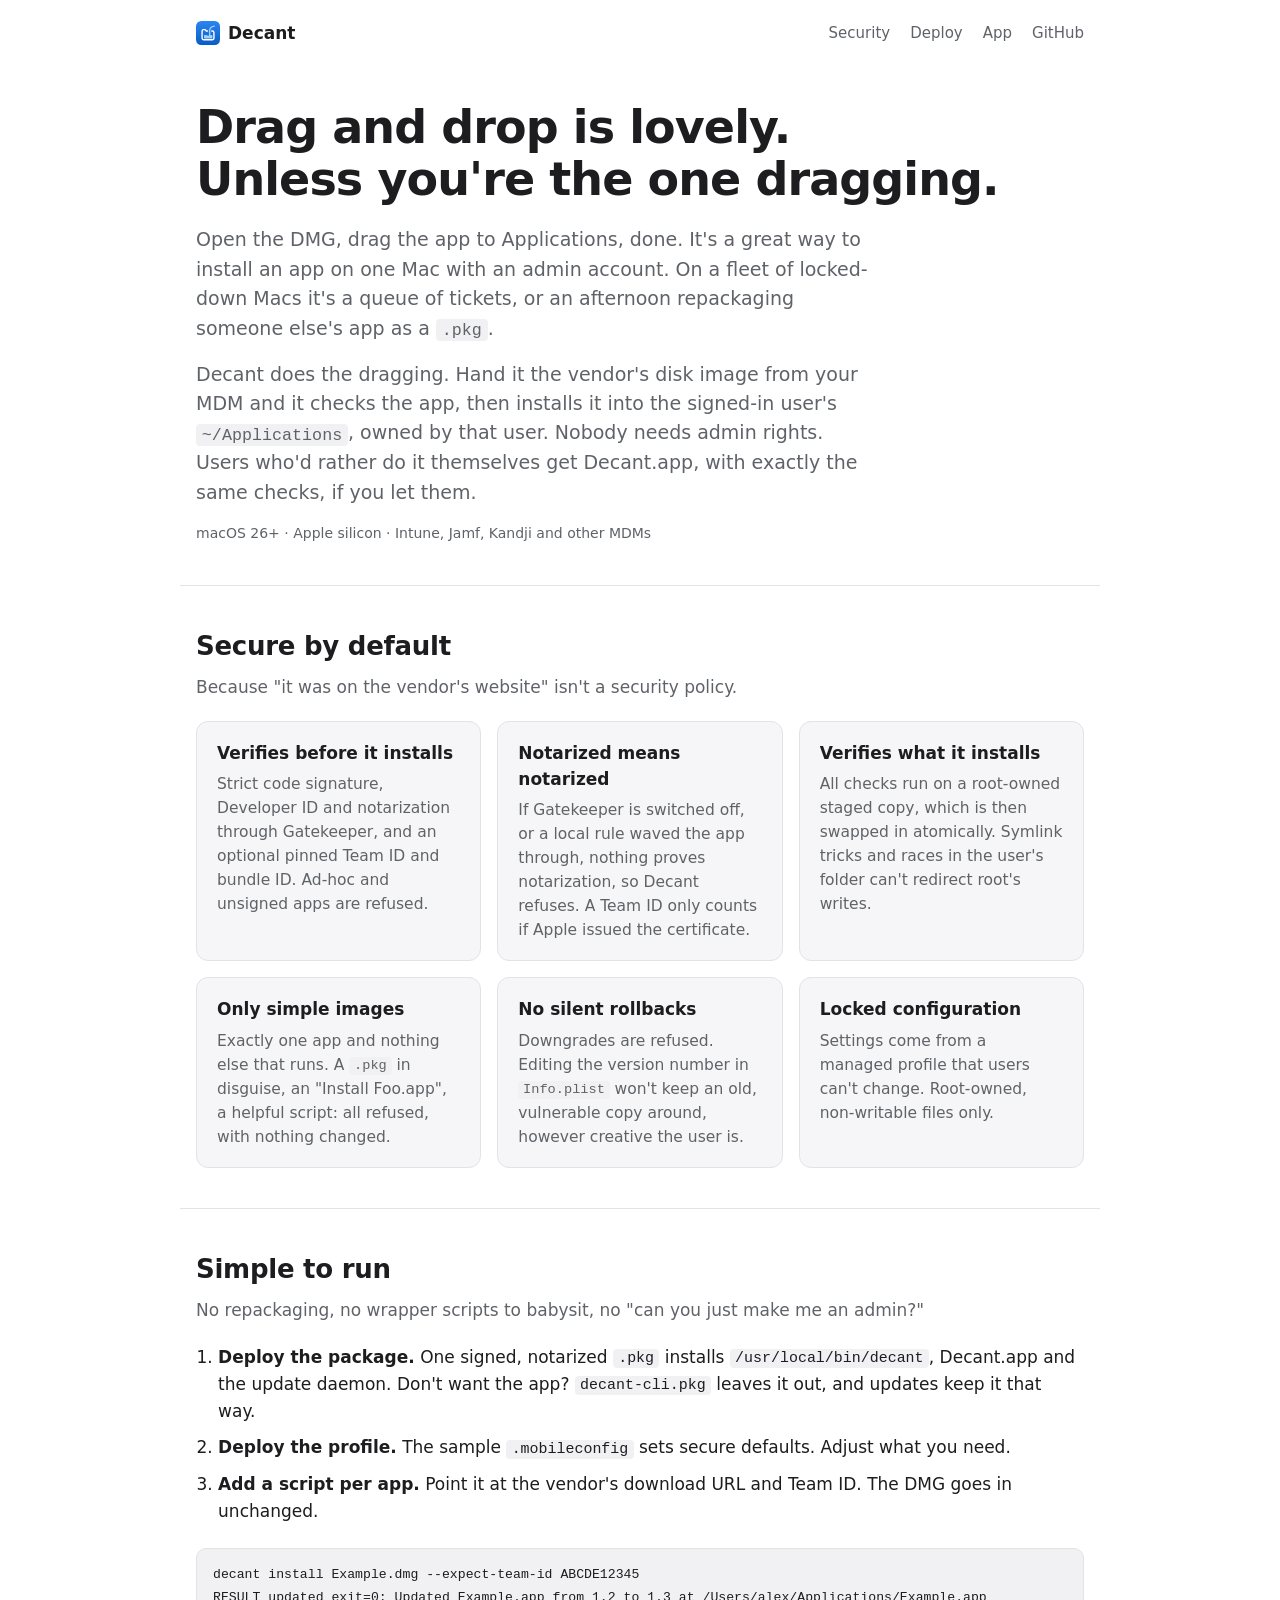
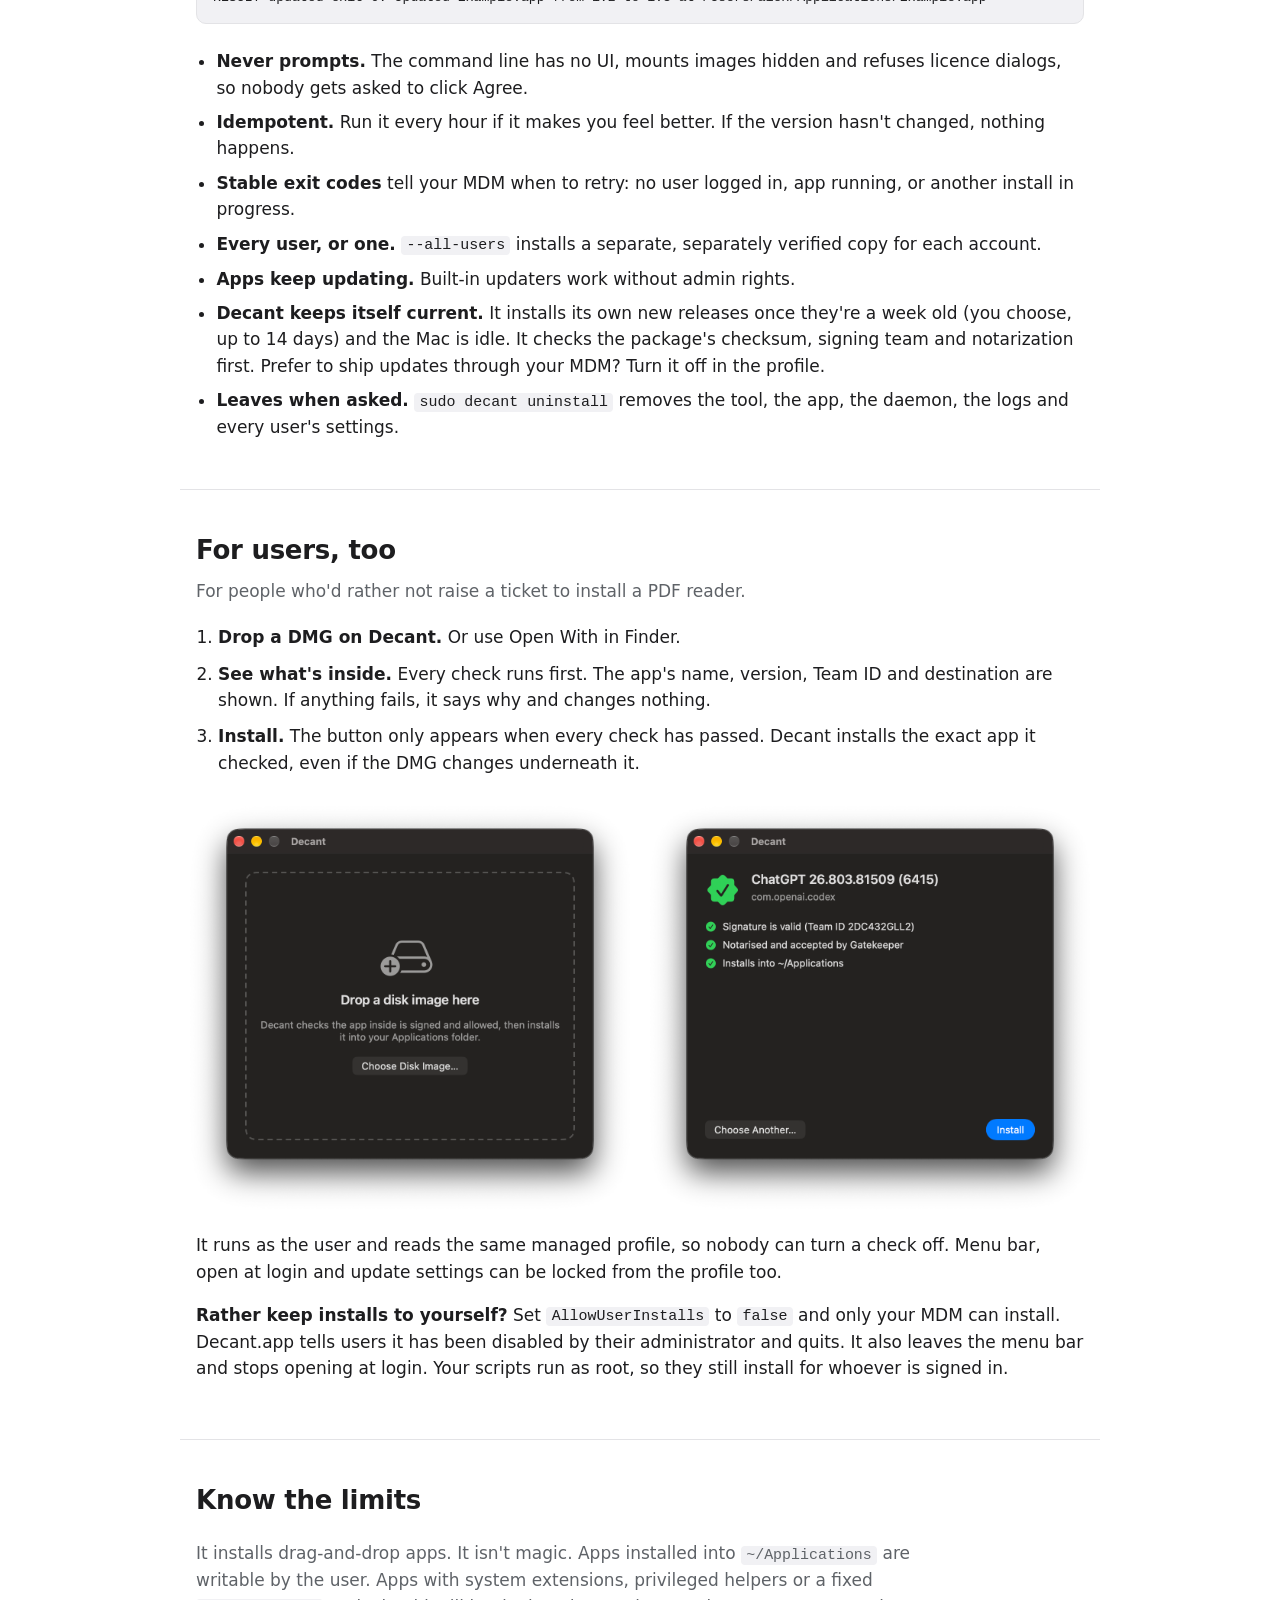
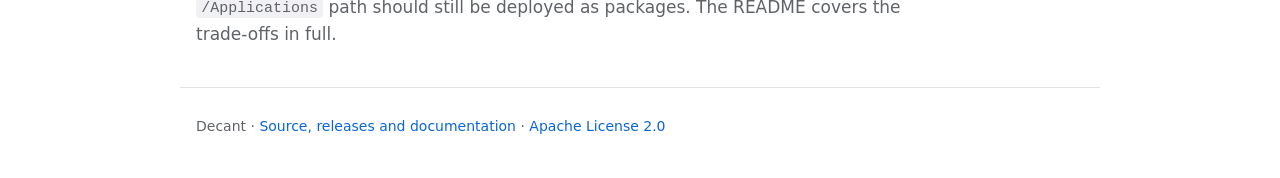
==== site/index.html @ bcaaa197 "decant 1.0.0 Co-Authored-By: Claude Opus 5.5 <noreply@anthropic.com>" ====
<!doctype html>
<html lang="en-GB">
<head>
<meta charset="utf-8">
<meta name="viewport" content="width=device-width, initial-scale=1">
<title>Decant</title>
<meta name="description" content="Install vendor DMGs into ~/Applications for standard users on managed Macs. Verified signatures, no repackaging, no prompts.">
<link rel="canonical" href="https://decant.street365.uk/">
<link rel="icon" href="favicon.svg" type="image/svg+xml">
<meta property="og:title" content="Decant">
<meta property="og:description" content="Deploy drag-and-drop Mac apps from your MDM without admin rights or repackaging.">
<meta property="og:url" content="https://decant.street365.uk/">
<meta property="og:type" content="website">
<meta name="color-scheme" content="light dark">
<link rel="stylesheet" href="style.css">
</head>
<body>
<header class="wrap top">
  <a class="brand" href="/"><img src="favicon.svg" alt="" width="24" height="24"> Decant</a>
  <nav>
    <a href="#security">Security</a>
    <a href="#deploy">Deploy</a>
    <a href="#app">App</a>
    <a href="https://github.com/BenStreet365/decant">GitHub</a>
  </nav>
</header>

<main>
  <section class="wrap hero">
    <h1>Drag and drop is lovely.<br>Unless you're the one dragging.</h1>
    <p class="lede">Open the DMG, drag the app to Applications, done. It's a great way to install
      an app on one Mac with an admin account. On a fleet of locked-down Macs it's a queue of
      tickets, or an afternoon repackaging someone else's app as a <code>.pkg</code>.</p>
    <p class="lede">Decant does the dragging. Hand it the vendor's disk image from your MDM and
      it checks the app, then installs it into the signed-in user's
      <code>~/Applications</code>, owned by that user. Nobody needs admin rights. Users who'd
      rather do it themselves get Decant.app, with exactly the same checks, if you let them.</p>
    <p class="meta">macOS 26+ · Apple silicon · Intune, Jamf, Kandji and other MDMs</p>
  </section>

  <section class="wrap" id="security">
    <h2>Secure by default</h2>
    <p class="sub">Because "it was on the vendor's website" isn't a security policy.</p>
    <div class="grid">
      <article>
        <h3>Verifies before it installs</h3>
        <p>Strict code signature, Developer ID and notarization through Gatekeeper, and an optional
          pinned Team ID and bundle ID. Ad-hoc and unsigned apps are refused.</p>
      </article>
      <article>
        <h3>Notarized means notarized</h3>
        <p>If Gatekeeper is switched off, or a local rule waved the app through, nothing proves
          notarization, so Decant refuses. A Team ID only counts if Apple issued the certificate.</p>
      </article>
      <article>
        <h3>Verifies what it installs</h3>
        <p>All checks run on a root-owned staged copy, which is then swapped in atomically. Symlink
          tricks and races in the user's folder can't redirect root's writes.</p>
      </article>
      <article>
        <h3>Only simple images</h3>
        <p>Exactly one app and nothing else that runs. A <code>.pkg</code> in disguise, an
          "Install Foo.app", a helpful script: all refused, with nothing changed.</p>
      </article>
      <article>
        <h3>No silent rollbacks</h3>
        <p>Downgrades are refused. Editing the version number in <code>Info.plist</code> won't keep
          an old, vulnerable copy around, however creative the user is.</p>
      </article>
      <article>
        <h3>Locked configuration</h3>
        <p>Settings come from a managed profile that users can't change. Root-owned, non-writable
          files only.</p>
      </article>
    </div>
  </section>

  <section class="wrap" id="deploy">
    <h2>Simple to run</h2>
    <p class="sub">No repackaging, no wrapper scripts to babysit, no "can you just make me an admin?"</p>
    <ol class="steps">
      <li><strong>Deploy the package.</strong> One signed, notarized <code>.pkg</code> installs
        <code>/usr/local/bin/decant</code>, Decant.app and the update daemon. Don't want the app?
        <code>decant-cli.pkg</code> leaves it out, and updates keep it that way.</li>
      <li><strong>Deploy the profile.</strong> The sample <code>.mobileconfig</code> sets secure
        defaults. Adjust what you need.</li>
      <li><strong>Add a script per app.</strong> Point it at the vendor's download URL and Team ID.
        The DMG goes in unchanged.</li>
    </ol>
<pre><code>decant install Example.dmg --expect-team-id ABCDE12345
RESULT updated exit=0: Updated Example.app from 1.2 to 1.3 at /Users/alex/Applications/Example.app</code></pre>
    <ul class="points">
      <li><strong>Never prompts.</strong> The command line has no UI, mounts images hidden and
        refuses licence dialogs, so nobody gets asked to click Agree.</li>
      <li><strong>Idempotent.</strong> Run it every hour if it makes you feel better. If the
        version hasn't changed, nothing happens.</li>
      <li><strong>Stable exit codes</strong> tell your MDM when to retry: no user logged in, app
        running, or another install in progress.</li>
      <li><strong>Every user, or one.</strong> <code>--all-users</code> installs a separate,
        separately verified copy for each account.</li>
      <li><strong>Apps keep updating.</strong> Built-in updaters work without admin rights.</li>
      <li><strong>Decant keeps itself current.</strong> It installs its own new releases once
        they're a week old (you choose, up to 14 days) and the Mac is idle. It checks the package's
        checksum, signing team and notarization first. Prefer to ship updates through your MDM?
        Turn it off in the profile.</li>
      <li><strong>Leaves when asked.</strong> <code>sudo decant uninstall</code> removes the
        tool, the app, the daemon, the logs and every user's settings.</li>
    </ul>
  </section>

  <section class="wrap" id="app">
    <h2>For users, too</h2>
    <p class="sub">For people who'd rather not raise a ticket to install a PDF reader.</p>
    <ol class="steps">
      <li><strong>Drop a DMG on Decant.</strong> Or use Open With in Finder.</li>
      <li><strong>See what's inside.</strong> Every check runs first. The app's name, version,
        Team ID and destination are shown. If anything fails, it says why and changes nothing.</li>
      <li><strong>Install.</strong> The button only appears when every check has passed. Decant
        installs the exact app it checked, even if the DMG changes underneath it.</li>
    </ol>
    <div class="shots">
      <img src="images/app-drop.png" width="1184" height="1088" loading="lazy"
        alt="Decant.app window asking the user to drop a disk image or choose one">
      <img src="images/app-ready.png" width="1184" height="1088" loading="lazy"
        alt="Decant.app showing an app whose signature and notarization checks have passed, with an Install button">
    </div>
    <p>It runs as the user and reads the same managed profile, so nobody can turn a check off.
      Menu bar, open at login and update settings can be locked from the profile too.</p>
    <p><strong>Rather keep installs to yourself?</strong> Set <code>AllowUserInstalls</code> to
      <code>false</code> and only your MDM can install. Decant.app tells users it has been disabled
      by their administrator and quits. It also leaves the menu bar and stops opening at login.
      Your scripts run as root, so they still install for whoever is signed in.</p>
  </section>

  <section class="wrap note">
    <h2>Know the limits</h2>
    <p>It installs drag-and-drop apps. It isn't magic. Apps installed into <code>~/Applications</code> are writable by the user. Apps with system
      extensions, privileged helpers or a fixed <code>/Applications</code> path should still be
      deployed as packages. The README covers the trade-offs in full.</p>
  </section>
</main>

<footer class="wrap">
  <p>Decant · <a href="https://github.com/BenStreet365/decant">Source, releases and documentation</a> · <a href="https://github.com/BenStreet365/decant/blob/main/LICENSE">Apache License 2.0</a></p>
</footer>
</body>
</html>
---- site/style.css ----
:root {
  --bg: #ffffff;
  --fg: #1d1d1f;
  --muted: #5f6368;
  --line: #e3e3e6;
  --card: #f6f6f8;
  --accent: #0a66d8;
  --code-bg: #f1f1f4;
}
@media (prefers-color-scheme: dark) {
  :root {
    --bg: #111214;
    --fg: #ececef;
    --muted: #a0a3a9;
    --line: #2a2c30;
    --card: #1a1b1e;
    --accent: #5ba2ff;
    --code-bg: #1f2024;
  }
}

* { box-sizing: border-box; }
html { -webkit-text-size-adjust: 100%; }
body {
  margin: 0;
  background: var(--bg);
  color: var(--fg);
  font: 17px/1.55 -apple-system, BlinkMacSystemFont, "Segoe UI", system-ui, sans-serif;
}
a { color: var(--accent); text-decoration: none; }
a:hover { text-decoration: underline; }
code, pre { font-family: ui-monospace, SFMono-Regular, Menlo, monospace; font-size: 0.88em; }
code { background: var(--code-bg); padding: 0.1em 0.35em; border-radius: 4px; }

.wrap { max-width: 920px; margin: 0 auto; padding: 0 16px; }
section.wrap { padding: 40px 16px; border-top: 1px solid var(--line); }
section.wrap.hero { border-top: 0; padding-top: 56px; }

.wrap.top { display: flex; align-items: center; justify-content: space-between; gap: 16px; padding-top: 20px; }
.brand { display: flex; align-items: center; gap: 8px; color: var(--fg); font-weight: 600; }
.brand:hover { text-decoration: none; }
nav { display: flex; gap: 20px; font-size: 15px; }
nav a { color: var(--muted); }

h1 { font-size: clamp(30px, 5vw, 46px); line-height: 1.12; letter-spacing: -0.02em; margin: 0 0 20px; }
h2 { font-size: 26px; letter-spacing: -0.01em; margin: 0 0 20px; }
h3 { font-size: 17px; margin: 0 0 6px; }
.lede { font-size: 19px; color: var(--muted); max-width: 680px; margin: 0 0 16px; }
.sub { color: var(--muted); margin: -12px 0 20px; }
.meta { font-size: 14px; color: var(--muted); margin: 0; }

.grid { display: grid; grid-template-columns: repeat(auto-fit, minmax(260px, 1fr)); gap: 16px; }
.grid article { background: var(--card); border: 1px solid var(--line); border-radius: 12px; padding: 18px 20px; }
.grid p { margin: 0; color: var(--muted); font-size: 15.5px; }

.steps { padding-left: 1.3em; margin: 0 0 24px; }
.steps li { margin-bottom: 10px; }
pre {
  background: var(--code-bg);
  border: 1px solid var(--line);
  border-radius: 10px;
  padding: 14px 16px;
  overflow-x: auto;
  margin: 0 0 24px;
}
pre code { background: none; padding: 0; }
.points { padding-left: 1.2em; margin: 0; }
.points li { margin-bottom: 8px; }

.shots { display: grid; grid-template-columns: repeat(auto-fit, minmax(260px, 1fr)); gap: 8px; margin: 0 -12px 16px; }
.shots img { display: block; width: 100%; height: auto; }

.note p { color: var(--muted); max-width: 720px; margin: 0; }

footer.wrap { padding: 28px 16px 48px; border-top: 1px solid var(--line); font-size: 14px; color: var(--muted); }
footer p { margin: 0; }

@media (max-width: 520px) {
  nav { gap: 14px; }
  section.wrap { padding: 32px 16px; }
}
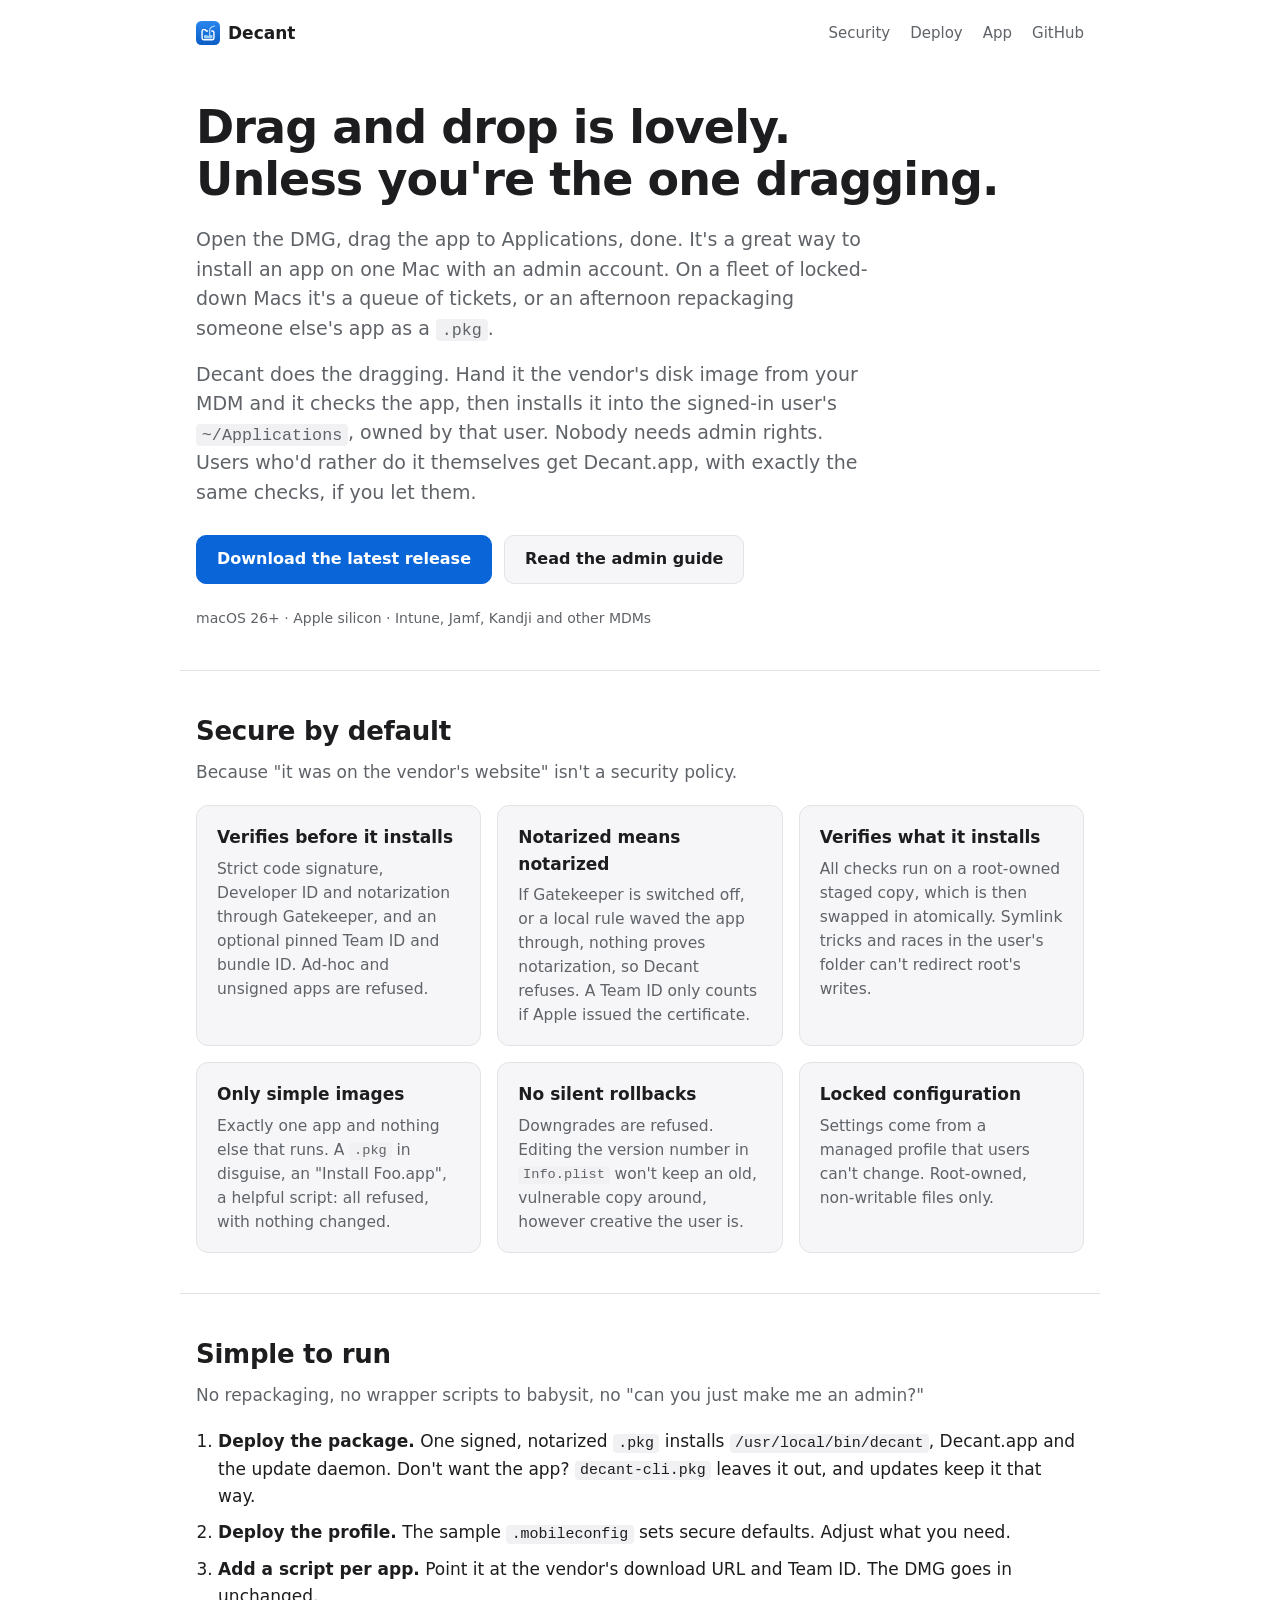
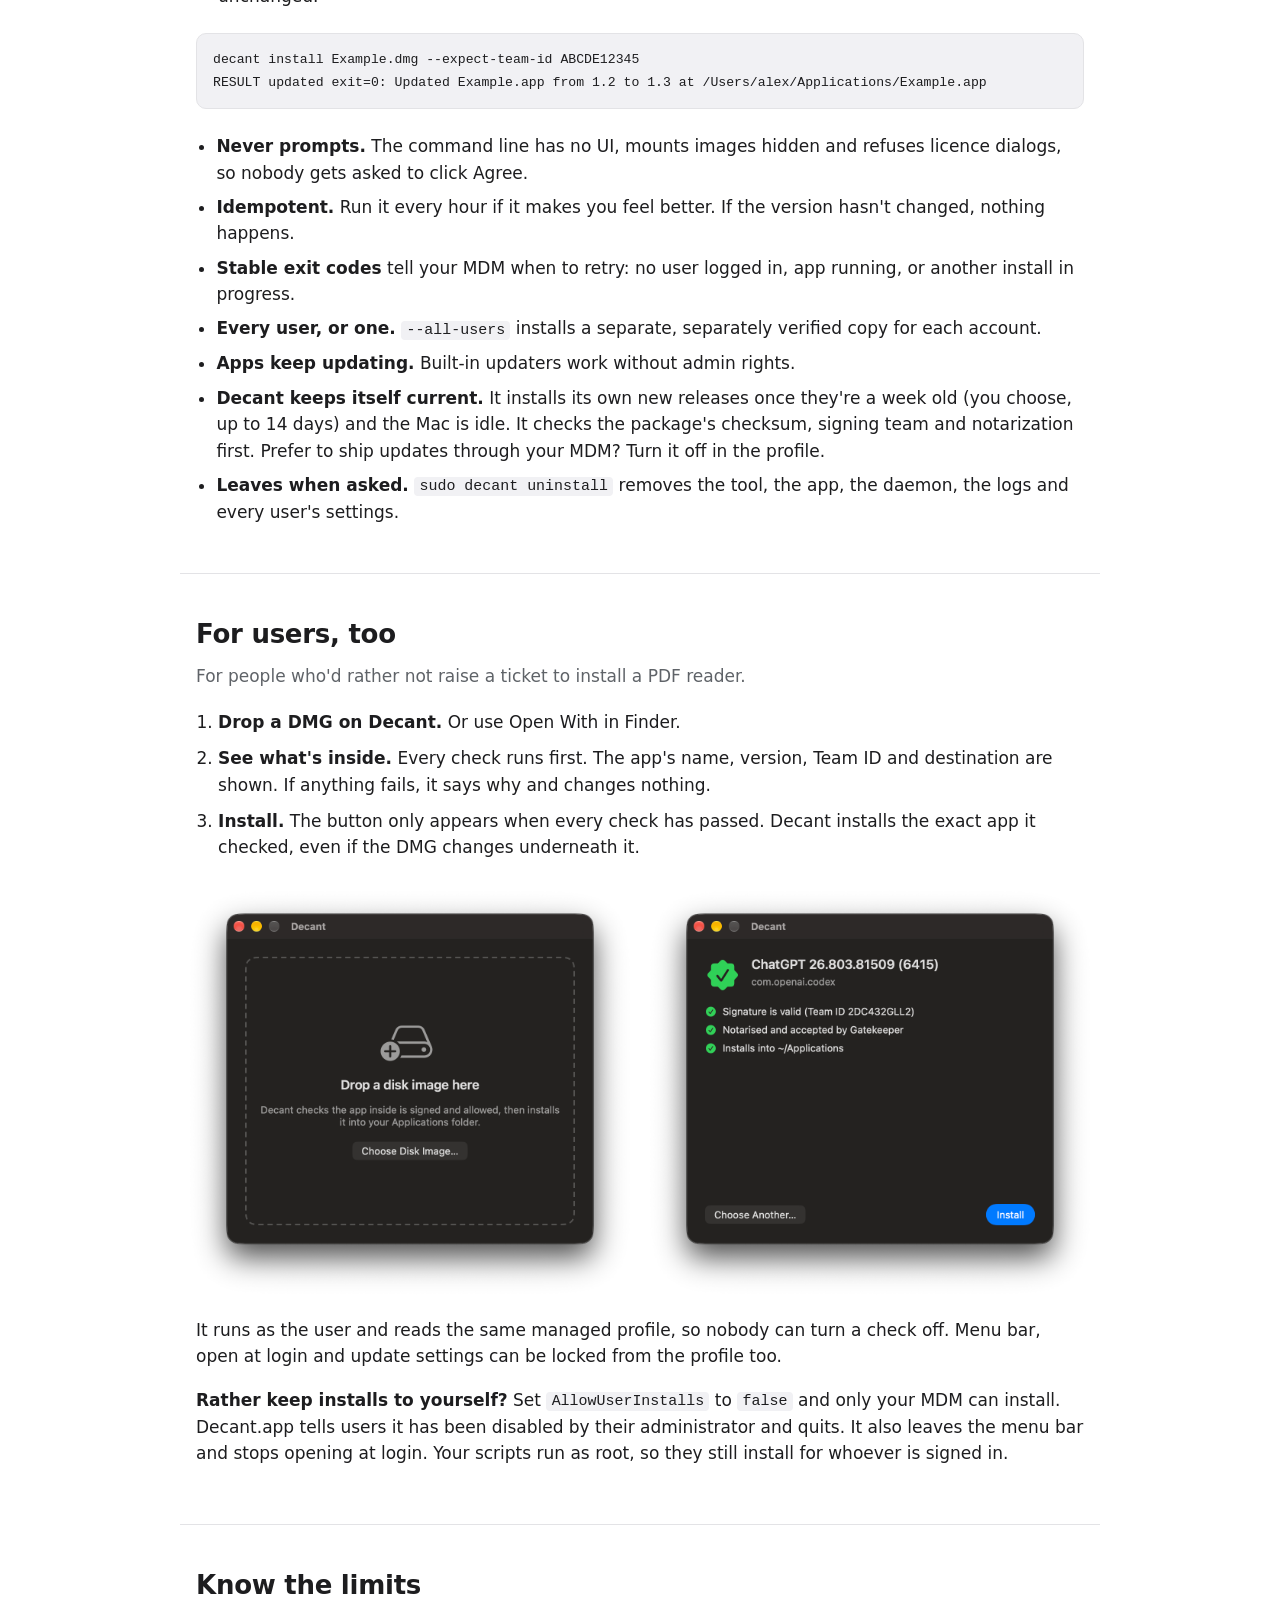
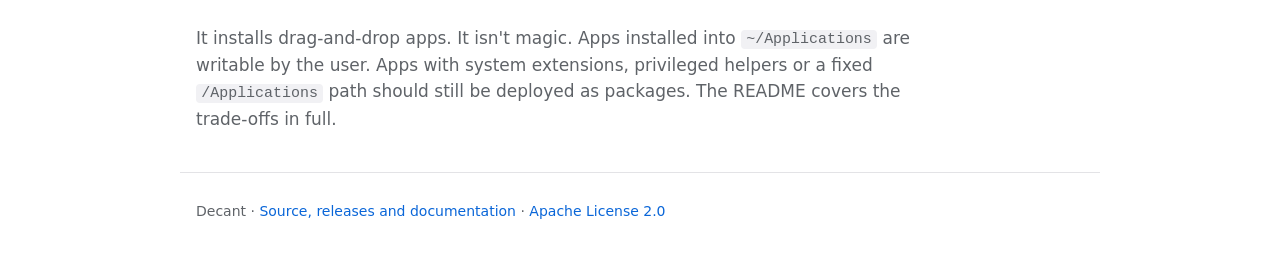
==== commit 1fb2b209: "Add download button to the website hero Co-Authored-By: Claude Opus 5.5 <noreply@anthropic.com>" ====
--- a/site/index.html
+++ b/site/index.html
@@ -35,6 +35,10 @@
       it checks the app, then installs it into the signed-in user's
       <code>~/Applications</code>, owned by that user. Nobody needs admin rights. Users who'd
       rather do it themselves get Decant.app, with exactly the same checks, if you let them.</p>
+    <div class="actions">
+      <a class="button primary" href="https://github.com/BenStreet365/decant/releases/latest">Download the latest release</a>
+      <a class="button" href="https://github.com/BenStreet365/decant#readme">Read the admin guide</a>
+    </div>
     <p class="meta">macOS 26+ · Apple silicon · Intune, Jamf, Kandji and other MDMs</p>
   </section>
 
--- a/site/style.css
+++ b/site/style.css
@@ -49,6 +49,21 @@
 .sub { color: var(--muted); margin: -12px 0 20px; }
 .meta { font-size: 14px; color: var(--muted); margin: 0; }
 
+.actions { display: flex; flex-wrap: wrap; gap: 12px; margin: 28px 0 24px; }
+.button {
+  display: inline-block;
+  padding: 11px 20px;
+  border: 1px solid var(--line);
+  border-radius: 10px;
+  background: var(--card);
+  color: var(--fg);
+  font-size: 16px;
+  font-weight: 600;
+}
+.button:hover { text-decoration: none; border-color: var(--muted); }
+.button.primary { background: var(--accent); border-color: var(--accent); color: var(--bg); }
+.button.primary:hover { filter: brightness(1.08); border-color: var(--accent); }
+
 .grid { display: grid; grid-template-columns: repeat(auto-fit, minmax(260px, 1fr)); gap: 16px; }
 .grid article { background: var(--card); border: 1px solid var(--line); border-radius: 12px; padding: 18px 20px; }
 .grid p { margin: 0; color: var(--muted); font-size: 15.5px; }
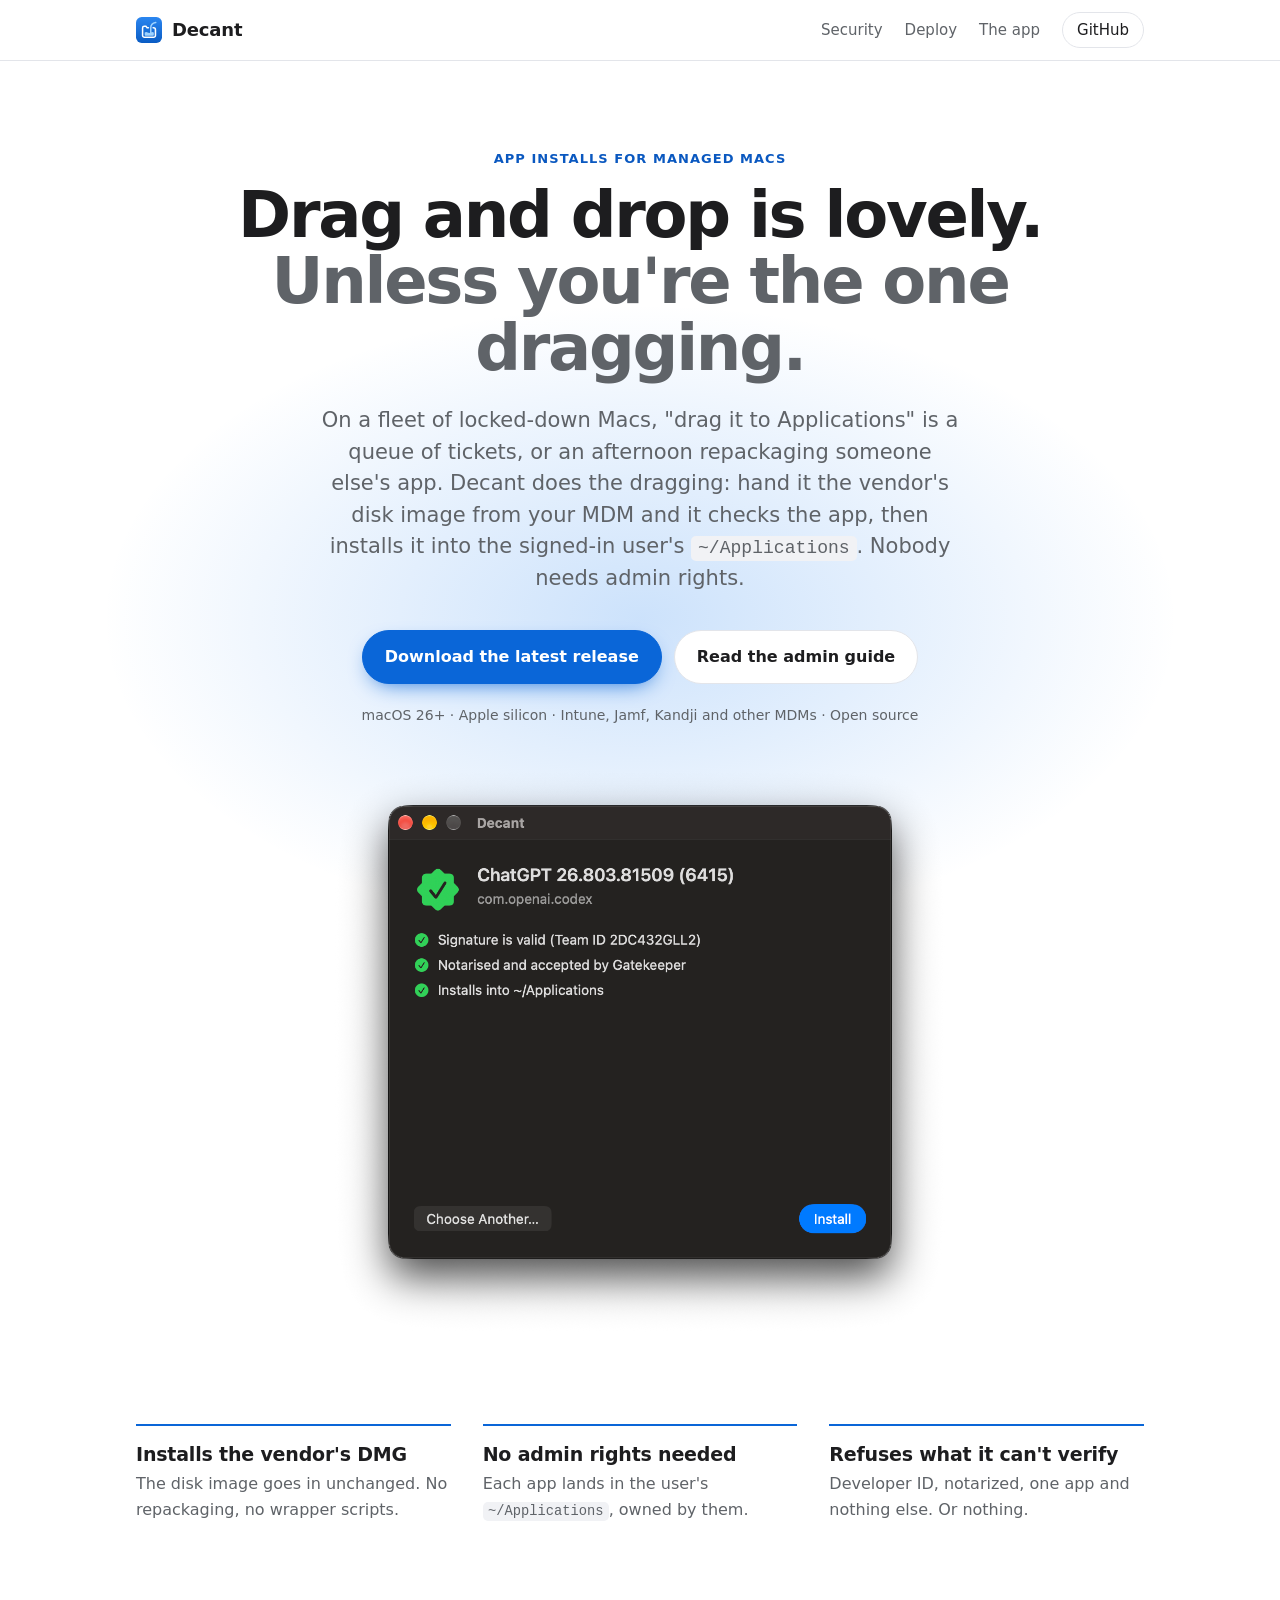
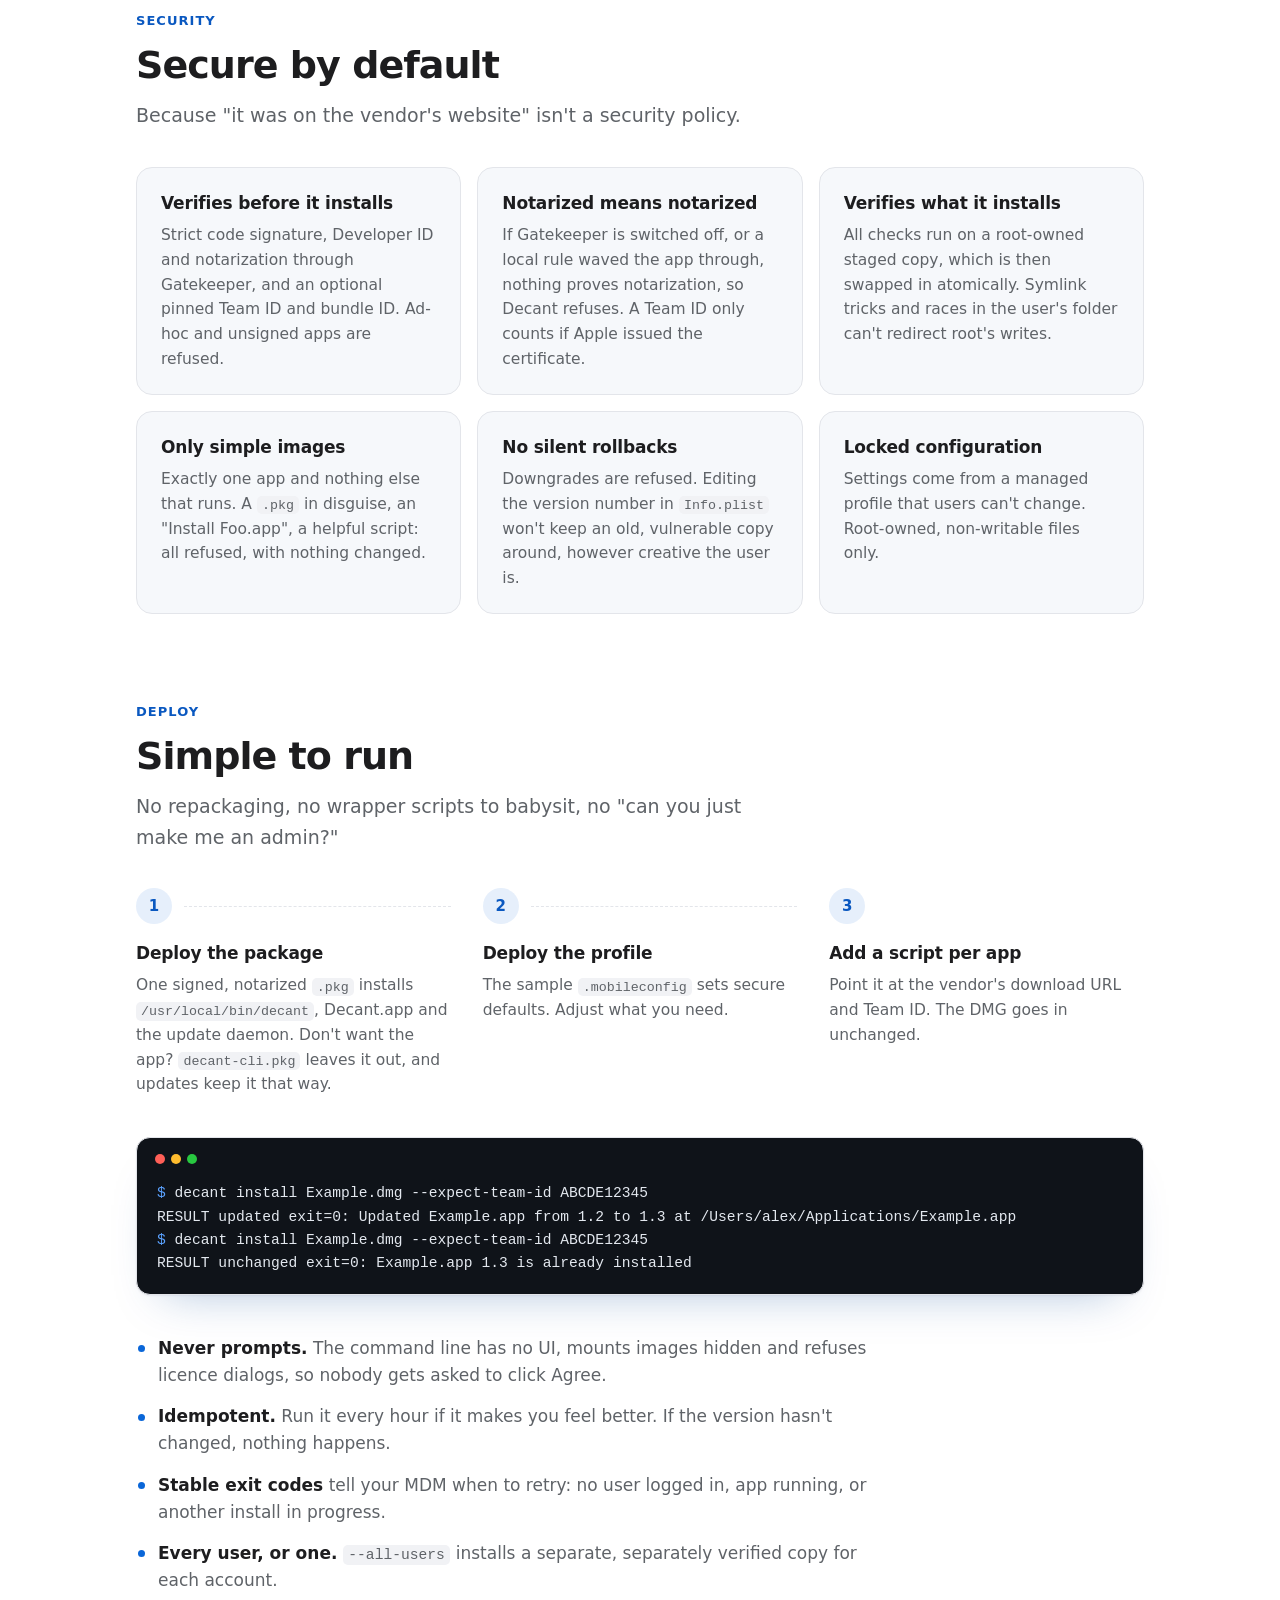
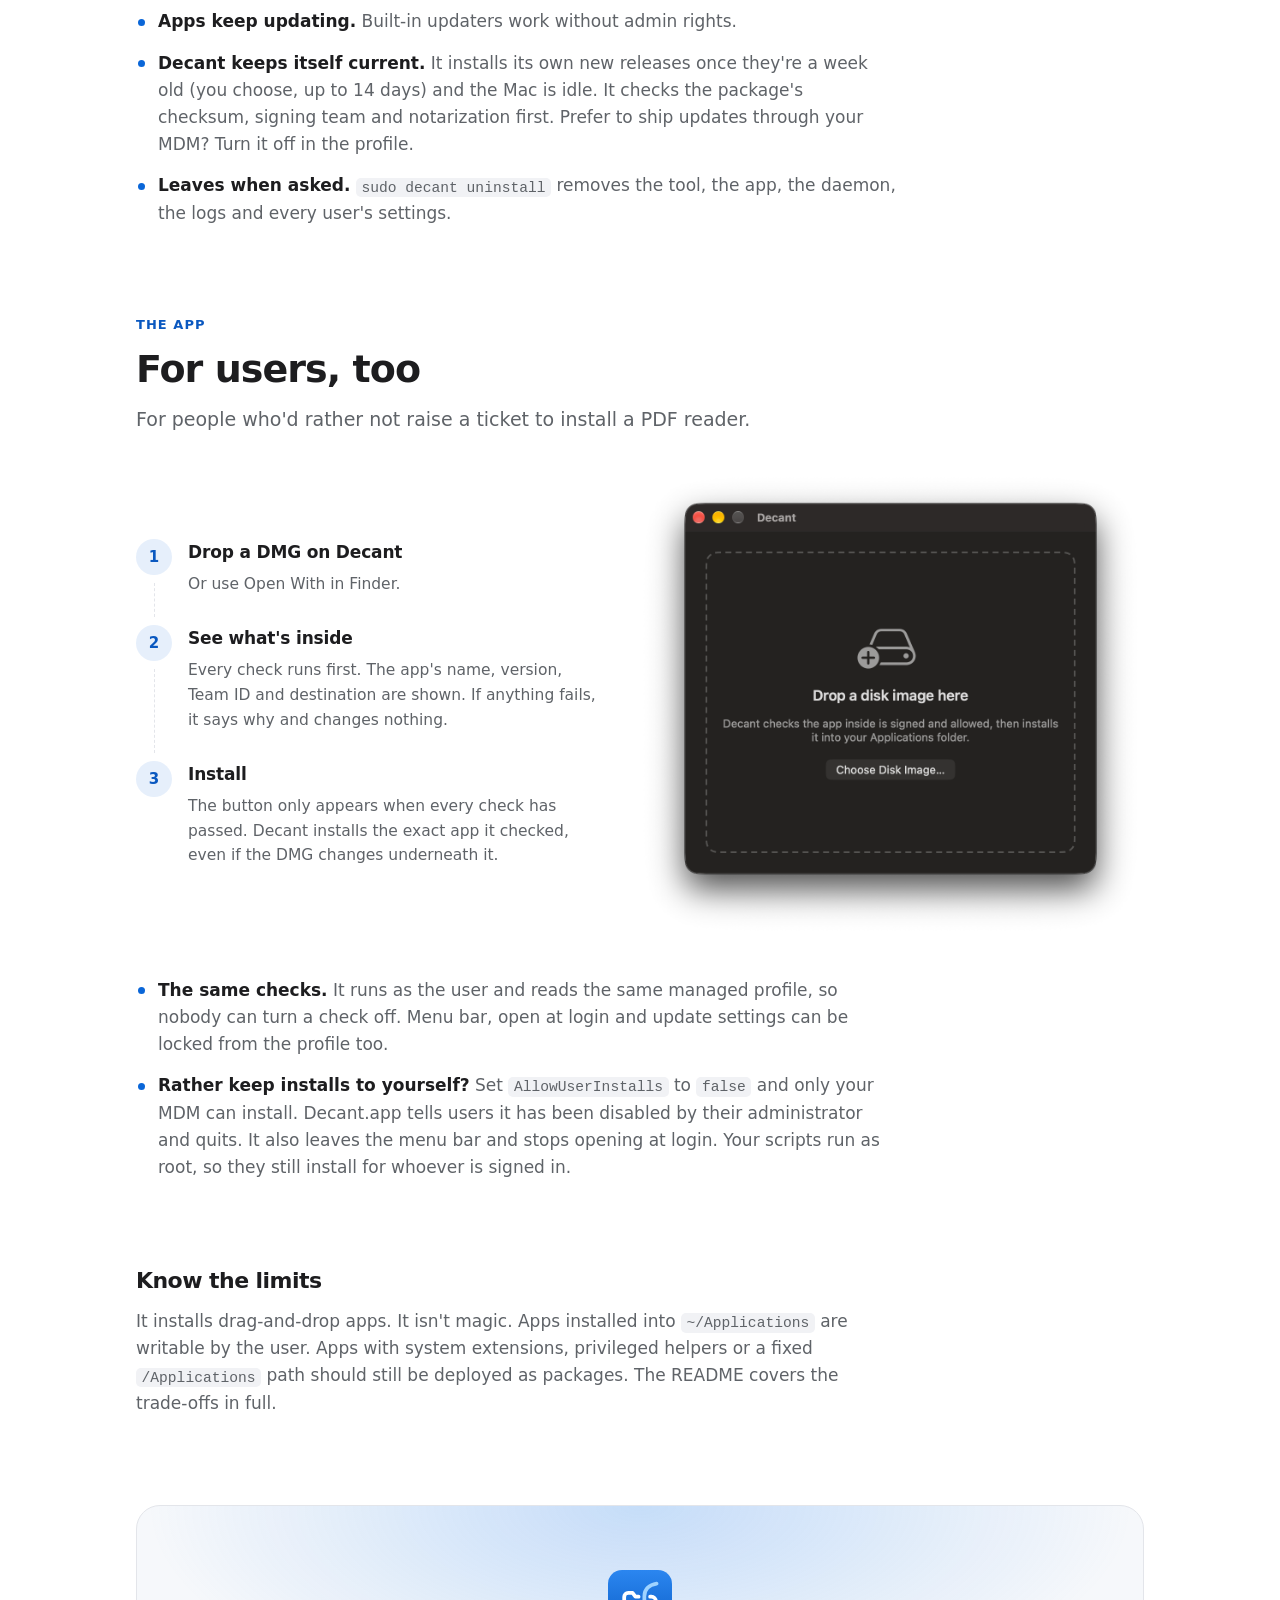
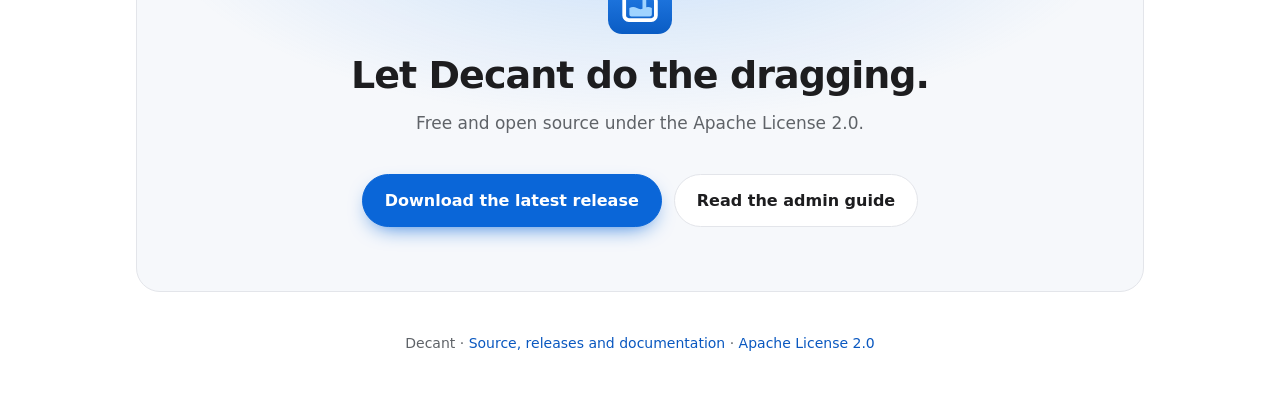
==== commit f2a9ff6f: "Restyle the website to match Barkeep's Centre the hero with one lede, the download and admin-guide b" ====
--- a/site/index.html
+++ b/site/index.html
@@ -15,37 +15,59 @@
 <link rel="stylesheet" href="style.css">
 </head>
 <body>
-<header class="wrap top">
-  <a class="brand" href="/"><img src="favicon.svg" alt="" width="24" height="24"> Decant</a>
-  <nav>
-    <a href="#security">Security</a>
-    <a href="#deploy">Deploy</a>
-    <a href="#app">App</a>
-    <a href="https://github.com/BenStreet365/decant">GitHub</a>
-  </nav>
+<header class="top">
+  <div class="wrap bar">
+    <a class="brand" href="/"><img src="favicon.svg" alt="" width="26" height="26"> Decant</a>
+    <nav>
+      <a class="section-link" href="#security">Security</a>
+      <a class="section-link" href="#deploy">Deploy</a>
+      <a class="section-link" href="#app">The app</a>
+      <a class="nav-cta" href="https://github.com/BenStreet365/decant">GitHub</a>
+    </nav>
+  </div>
 </header>
 
 <main>
-  <section class="wrap hero">
-    <h1>Drag and drop is lovely.<br>Unless you're the one dragging.</h1>
-    <p class="lede">Open the DMG, drag the app to Applications, done. It's a great way to install
-      an app on one Mac with an admin account. On a fleet of locked-down Macs it's a queue of
-      tickets, or an afternoon repackaging someone else's app as a <code>.pkg</code>.</p>
-    <p class="lede">Decant does the dragging. Hand it the vendor's disk image from your MDM and
-      it checks the app, then installs it into the signed-in user's
-      <code>~/Applications</code>, owned by that user. Nobody needs admin rights. Users who'd
-      rather do it themselves get Decant.app, with exactly the same checks, if you let them.</p>
-    <div class="actions">
-      <a class="button primary" href="https://github.com/BenStreet365/decant/releases/latest">Download the latest release</a>
-      <a class="button" href="https://github.com/BenStreet365/decant#readme">Read the admin guide</a>
-    </div>
-    <p class="meta">macOS 26+ · Apple silicon · Intune, Jamf, Kandji and other MDMs</p>
+  <section class="hero">
+    <div class="wrap">
+      <p class="eyebrow">App installs for managed Macs</p>
+      <h1>Drag and drop is lovely.<br><span>Unless you're the one dragging.</span></h1>
+      <p class="lede">On a fleet of locked-down Macs, "drag it to Applications" is a queue of
+        tickets, or an afternoon repackaging someone else's app. Decant does the dragging: hand it
+        the vendor's disk image from your MDM and it checks the app, then installs it into the
+        signed-in user's <code>~/Applications</code>. Nobody needs admin rights.</p>
+      <div class="actions">
+        <a class="button primary" href="https://github.com/BenStreet365/decant/releases/latest">Download the latest release</a>
+        <a class="button" href="https://github.com/BenStreet365/decant#readme">Read the admin guide</a>
+      </div>
+      <p class="meta">macOS 26+ · Apple silicon · Intune, Jamf, Kandji and other MDMs · Open source</p>
+      <figure class="window hero-shot">
+        <img src="images/app-ready.png" width="1184" height="1088"
+          alt="Decant.app showing an app whose signature and notarization checks have passed, with an Install button">
+      </figure>
+    </div>
+  </section>
+
+  <section class="wrap pillars" aria-label="In short">
+    <div>
+      <h2>Installs the vendor's DMG</h2>
+      <p>The disk image goes in unchanged. No repackaging, no wrapper scripts.</p>
+    </div>
+    <div>
+      <h2>No admin rights needed</h2>
+      <p>Each app lands in the user's <code>~/Applications</code>, owned by them.</p>
+    </div>
+    <div>
+      <h2>Refuses what it can't verify</h2>
+      <p>Developer ID, notarized, one app and nothing else. Or nothing.</p>
+    </div>
   </section>
 
   <section class="wrap" id="security">
+    <p class="eyebrow">Security</p>
     <h2>Secure by default</h2>
     <p class="sub">Because "it was on the vendor's website" isn't a security policy.</p>
-    <div class="grid">
+    <div class="grid three">
       <article>
         <h3>Verifies before it installs</h3>
         <p>Strict code signature, Developer ID and notarization through Gatekeeper, and an optional
@@ -80,19 +102,29 @@
   </section>
 
   <section class="wrap" id="deploy">
+    <p class="eyebrow">Deploy</p>
     <h2>Simple to run</h2>
     <p class="sub">No repackaging, no wrapper scripts to babysit, no "can you just make me an admin?"</p>
-    <ol class="steps">
-      <li><strong>Deploy the package.</strong> One signed, notarized <code>.pkg</code> installs
-        <code>/usr/local/bin/decant</code>, Decant.app and the update daemon. Don't want the app?
-        <code>decant-cli.pkg</code> leaves it out, and updates keep it that way.</li>
-      <li><strong>Deploy the profile.</strong> The sample <code>.mobileconfig</code> sets secure
-        defaults. Adjust what you need.</li>
-      <li><strong>Add a script per app.</strong> Point it at the vendor's download URL and Team ID.
-        The DMG goes in unchanged.</li>
+    <ol class="timeline">
+      <li>
+        <h3>Deploy the package</h3>
+        <p>One signed, notarized <code>.pkg</code> installs <code>/usr/local/bin/decant</code>,
+          Decant.app and the update daemon. Don't want the app? <code>decant-cli.pkg</code> leaves
+          it out, and updates keep it that way.</p>
+      </li>
+      <li>
+        <h3>Deploy the profile</h3>
+        <p>The sample <code>.mobileconfig</code> sets secure defaults. Adjust what you need.</p>
+      </li>
+      <li>
+        <h3>Add a script per app</h3>
+        <p>Point it at the vendor's download URL and Team ID. The DMG goes in unchanged.</p>
+      </li>
     </ol>
-<pre><code>decant install Example.dmg --expect-team-id ABCDE12345
-RESULT updated exit=0: Updated Example.app from 1.2 to 1.3 at /Users/alex/Applications/Example.app</code></pre>
+<pre class="terminal"><code><span class="prompt">$</span> decant install Example.dmg --expect-team-id ABCDE12345
+RESULT updated exit=0: Updated Example.app from 1.2 to 1.3 at /Users/alex/Applications/Example.app
+<span class="prompt">$</span> decant install Example.dmg --expect-team-id ABCDE12345
+RESULT unchanged exit=0: Example.app 1.3 is already installed</code></pre>
     <ul class="points">
       <li><strong>Never prompts.</strong> The command line has no UI, mounts images hidden and
         refuses licence dialogs, so nobody gets asked to click Agree.</li>
@@ -113,34 +145,58 @@
   </section>
 
   <section class="wrap" id="app">
+    <p class="eyebrow">The app</p>
     <h2>For users, too</h2>
     <p class="sub">For people who'd rather not raise a ticket to install a PDF reader.</p>
-    <ol class="steps">
-      <li><strong>Drop a DMG on Decant.</strong> Or use Open With in Finder.</li>
-      <li><strong>See what's inside.</strong> Every check runs first. The app's name, version,
-        Team ID and destination are shown. If anything fails, it says why and changes nothing.</li>
-      <li><strong>Install.</strong> The button only appears when every check has passed. Decant
-        installs the exact app it checked, even if the DMG changes underneath it.</li>
-    </ol>
-    <div class="shots">
-      <img src="images/app-drop.png" width="1184" height="1088" loading="lazy"
-        alt="Decant.app window asking the user to drop a disk image or choose one">
-      <img src="images/app-ready.png" width="1184" height="1088" loading="lazy"
-        alt="Decant.app showing an app whose signature and notarization checks have passed, with an Install button">
-    </div>
-    <p>It runs as the user and reads the same managed profile, so nobody can turn a check off.
-      Menu bar, open at login and update settings can be locked from the profile too.</p>
-    <p><strong>Rather keep installs to yourself?</strong> Set <code>AllowUserInstalls</code> to
-      <code>false</code> and only your MDM can install. Decant.app tells users it has been disabled
-      by their administrator and quits. It also leaves the menu bar and stops opening at login.
-      Your scripts run as root, so they still install for whoever is signed in.</p>
+    <div class="split">
+      <ol class="timeline stacked">
+        <li>
+          <h3>Drop a DMG on Decant</h3>
+          <p>Or use Open With in Finder.</p>
+        </li>
+        <li>
+          <h3>See what's inside</h3>
+          <p>Every check runs first. The app's name, version, Team ID and destination are shown.
+            If anything fails, it says why and changes nothing.</p>
+        </li>
+        <li>
+          <h3>Install</h3>
+          <p>The button only appears when every check has passed. Decant installs the exact app it
+            checked, even if the DMG changes underneath it.</p>
+        </li>
+      </ol>
+      <figure class="window">
+        <img src="images/app-drop.png" width="1184" height="1088" loading="lazy"
+          alt="Decant.app window asking the user to drop a disk image or choose one">
+      </figure>
+    </div>
+    <ul class="points">
+      <li><strong>The same checks.</strong> It runs as the user and reads the same managed
+        profile, so nobody can turn a check off. Menu bar, open at login and update settings can
+        be locked from the profile too.</li>
+      <li><strong>Rather keep installs to yourself?</strong> Set <code>AllowUserInstalls</code> to
+        <code>false</code> and only your MDM can install. Decant.app tells users it has been
+        disabled by their administrator and quits. It also leaves the menu bar and stops opening
+        at login. Your scripts run as root, so they still install for whoever is signed in.</li>
+    </ul>
   </section>
 
   <section class="wrap note">
     <h2>Know the limits</h2>
-    <p>It installs drag-and-drop apps. It isn't magic. Apps installed into <code>~/Applications</code> are writable by the user. Apps with system
-      extensions, privileged helpers or a fixed <code>/Applications</code> path should still be
-      deployed as packages. The README covers the trade-offs in full.</p>
+    <p>It installs drag-and-drop apps. It isn't magic. Apps installed into
+      <code>~/Applications</code> are writable by the user. Apps with system extensions, privileged
+      helpers or a fixed <code>/Applications</code> path should still be deployed as packages. The
+      README covers the trade-offs in full.</p>
+  </section>
+
+  <section class="wrap closing">
+    <img src="favicon.svg" alt="" width="64" height="64">
+    <h2>Let Decant do the dragging.</h2>
+    <p>Free and open source under the Apache License 2.0.</p>
+    <div class="actions">
+      <a class="button primary" href="https://github.com/BenStreet365/decant/releases/latest">Download the latest release</a>
+      <a class="button" href="https://github.com/BenStreet365/decant#readme">Read the admin guide</a>
+    </div>
   </section>
 </main>
 
--- a/site/style.css
+++ b/site/style.css
@@ -2,95 +2,266 @@
   --bg: #ffffff;
   --fg: #1d1d1f;
   --muted: #5f6368;
-  --line: #e3e3e6;
-  --card: #f6f6f8;
+  --line: #e3e5ea;
+  --card: #f6f8fb;
   --accent: #0a66d8;
-  --code-bg: #f1f1f4;
+  --accent-ink: #0a58c0;
+  --accent-soft: rgba(10, 102, 216, 0.10);
+  --glow: rgba(43, 134, 240, 0.24);
+  --code-bg: #f1f2f5;
+  --header-bg: rgba(255, 255, 255, 0.8);
+  --shadow: 0 1px 2px rgba(10, 25, 45, 0.06), 0 24px 48px -28px rgba(10, 70, 150, 0.35);
+  --term-bg: #0f1319;
+  --term-fg: #e3e8ef;
 }
 @media (prefers-color-scheme: dark) {
   :root {
     --bg: #111214;
     --fg: #ececef;
     --muted: #a0a3a9;
-    --line: #2a2c30;
-    --card: #1a1b1e;
+    --line: #2a2b2e;
+    --card: #19191b;
     --accent: #5ba2ff;
+    --accent-ink: #5ba2ff;
+    --accent-soft: rgba(91, 162, 255, 0.12);
+    --glow: rgba(91, 162, 255, 0.16);
     --code-bg: #1f2024;
+    --header-bg: rgba(17, 18, 20, 0.78);
+    --shadow: 0 1px 2px rgba(0, 0, 0, 0.5), 0 28px 56px -30px rgba(0, 0, 0, 0.9);
+    --term-bg: #0b0b0c;
   }
 }
 
 * { box-sizing: border-box; }
-html { -webkit-text-size-adjust: 100%; }
+html { -webkit-text-size-adjust: 100%; scroll-behavior: smooth; scroll-padding-top: 72px; }
 body {
   margin: 0;
   background: var(--bg);
   color: var(--fg);
-  font: 17px/1.55 -apple-system, BlinkMacSystemFont, "Segoe UI", system-ui, sans-serif;
-}
-a { color: var(--accent); text-decoration: none; }
+  font: 17px/1.6 -apple-system, BlinkMacSystemFont, "Segoe UI", system-ui, sans-serif;
+  overflow-x: clip;
+}
+a { color: var(--accent-ink); text-decoration: none; }
 a:hover { text-decoration: underline; }
-code, pre { font-family: ui-monospace, SFMono-Regular, Menlo, monospace; font-size: 0.88em; }
-code { background: var(--code-bg); padding: 0.1em 0.35em; border-radius: 4px; }
-
-.wrap { max-width: 920px; margin: 0 auto; padding: 0 16px; }
-section.wrap { padding: 40px 16px; border-top: 1px solid var(--line); }
-section.wrap.hero { border-top: 0; padding-top: 56px; }
-
-.wrap.top { display: flex; align-items: center; justify-content: space-between; gap: 16px; padding-top: 20px; }
-.brand { display: flex; align-items: center; gap: 8px; color: var(--fg); font-weight: 600; }
+:focus-visible { outline: 2px solid var(--accent); outline-offset: 3px; border-radius: 4px; }
+::selection { background: var(--accent-soft); }
+code, pre { font-family: ui-monospace, SFMono-Regular, Menlo, monospace; font-size: 0.86em; }
+code { background: var(--code-bg); padding: 0.12em 0.38em; border-radius: 5px; }
+@media (prefers-reduced-motion: reduce) { html { scroll-behavior: auto; } }
+
+.wrap { max-width: 1040px; margin: 0 auto; padding: 0 16px; }
+section.wrap { padding: 88px 16px 0; }
+
+/* Header: sticks to the top over a blurred bar. */
+.top {
+  position: sticky;
+  top: 0;
+  z-index: 10;
+  background: var(--header-bg);
+  -webkit-backdrop-filter: saturate(180%) blur(16px);
+  backdrop-filter: saturate(180%) blur(16px);
+  border-bottom: 1px solid var(--line);
+}
+.bar { display: flex; align-items: center; justify-content: space-between; gap: 16px; height: 60px; }
+.brand { display: flex; align-items: center; gap: 10px; color: var(--fg); font-weight: 650; font-size: 18px; letter-spacing: -0.01em; }
 .brand:hover { text-decoration: none; }
-nav { display: flex; gap: 20px; font-size: 15px; }
+nav { display: flex; align-items: center; gap: 22px; font-size: 15px; }
 nav a { color: var(--muted); }
-
-h1 { font-size: clamp(30px, 5vw, 46px); line-height: 1.12; letter-spacing: -0.02em; margin: 0 0 20px; }
-h2 { font-size: 26px; letter-spacing: -0.01em; margin: 0 0 20px; }
-h3 { font-size: 17px; margin: 0 0 6px; }
-.lede { font-size: 19px; color: var(--muted); max-width: 680px; margin: 0 0 16px; }
-.sub { color: var(--muted); margin: -12px 0 20px; }
+nav a:hover { color: var(--fg); text-decoration: none; }
+nav .nav-cta {
+  color: var(--fg);
+  border: 1px solid var(--line);
+  border-radius: 999px;
+  padding: 5px 14px;
+}
+nav .nav-cta:hover { border-color: var(--muted); }
+
+/* Type */
+h1 {
+  font-size: clamp(36px, 6.4vw, 64px);
+  line-height: 1.04;
+  letter-spacing: -0.035em;
+  font-weight: 750;
+  margin: 0 0 24px;
+  text-wrap: balance;
+}
+h1 span { color: var(--muted); }
+h2 { font-size: clamp(28px, 4vw, 38px); line-height: 1.12; letter-spacing: -0.025em; margin: 0 0 14px; text-wrap: balance; }
+h3 { font-size: 17px; letter-spacing: -0.01em; margin: 0 0 6px; }
+.eyebrow {
+  margin: 0 0 12px;
+  color: var(--accent-ink);
+  font-size: 13px;
+  font-weight: 650;
+  letter-spacing: 0.08em;
+  text-transform: uppercase;
+}
+.lede { font-size: clamp(18px, 2.2vw, 21px); line-height: 1.5; color: var(--muted); max-width: 640px; margin: 0 auto; }
+.sub { font-size: 19px; color: var(--muted); max-width: 640px; margin: 0 0 36px; }
 .meta { font-size: 14px; color: var(--muted); margin: 0; }
 
-.actions { display: flex; flex-wrap: wrap; gap: 12px; margin: 28px 0 24px; }
+/* Hero */
+.hero { position: relative; text-align: center; padding: 88px 0 0; }
+.hero::before {
+  content: "";
+  position: absolute;
+  inset: 0 0 auto;
+  height: 900px;
+  background: radial-gradient(ellipse 60% 50% at 50% 62%, var(--glow), transparent 70%);
+  pointer-events: none;
+  z-index: -1;
+}
+.actions { display: flex; flex-wrap: wrap; justify-content: center; gap: 12px; margin: 36px 0 20px; }
 .button {
   display: inline-block;
-  padding: 11px 20px;
-  border: 1px solid var(--line);
-  border-radius: 10px;
-  background: var(--card);
+  padding: 13px 22px;
+  border: 1px solid var(--line);
+  border-radius: 999px;
+  background: var(--bg);
   color: var(--fg);
   font-size: 16px;
   font-weight: 600;
-}
-.button:hover { text-decoration: none; border-color: var(--muted); }
-.button.primary { background: var(--accent); border-color: var(--accent); color: var(--bg); }
-.button.primary:hover { filter: brightness(1.08); border-color: var(--accent); }
-
-.grid { display: grid; grid-template-columns: repeat(auto-fit, minmax(260px, 1fr)); gap: 16px; }
-.grid article { background: var(--card); border: 1px solid var(--line); border-radius: 12px; padding: 18px 20px; }
-.grid p { margin: 0; color: var(--muted); font-size: 15.5px; }
-
-.steps { padding-left: 1.3em; margin: 0 0 24px; }
-.steps li { margin-bottom: 10px; }
-pre {
-  background: var(--code-bg);
-  border: 1px solid var(--line);
-  border-radius: 10px;
-  padding: 14px 16px;
+  transition: border-color 0.15s, transform 0.15s, filter 0.15s;
+}
+.button:hover { text-decoration: none; border-color: var(--muted); transform: translateY(-1px); }
+.button.primary { background: var(--accent); border-color: var(--accent); color: #fff; box-shadow: 0 8px 22px -10px var(--accent); }
+.button.primary:hover { filter: brightness(1.07); border-color: var(--accent); }
+@media (prefers-color-scheme: dark) { .button.primary { color: #06162b; } }
+
+/* Screenshots */
+figure { margin: 0; }
+img { max-width: 100%; height: auto; }
+.shot { margin: 48px 0 0; }
+.shot img, .shots img { display: block; width: 100%; border-radius: 14px; border: 1px solid var(--line); box-shadow: var(--shadow); }
+.hero-shot { margin-top: 40px; }
+/* Window captures carry their own frame and shadow, so they're shown as they are. */
+.window img { display: block; width: 100%; }
+.hero-shot.window { max-width: 620px; margin-left: auto; margin-right: auto; }
+figcaption { font-size: 14px; color: var(--muted); margin-top: 14px; text-align: center; }
+.shots { display: grid; grid-template-columns: repeat(auto-fit, minmax(240px, 1fr)); gap: 20px; align-items: start; margin: 0 0 40px; }
+
+/* Three-point summary under the hero */
+.pillars { display: grid; grid-template-columns: repeat(auto-fit, minmax(240px, 1fr)); gap: 32px; }
+.pillars > div { border-top: 2px solid var(--accent); padding-top: 18px; }
+.pillars h2 { font-size: 19px; letter-spacing: -0.01em; margin: 0 0 6px; }
+.pillars p { margin: 0; color: var(--muted); font-size: 16px; }
+
+/* Cards */
+.grid { display: grid; grid-template-columns: repeat(auto-fit, minmax(280px, 1fr)); gap: 16px; }
+.grid.three { grid-template-columns: repeat(auto-fit, minmax(260px, 1fr)); }
+.grid article { background: var(--card); border: 1px solid var(--line); border-radius: 16px; padding: 22px 24px; }
+.grid p, .timeline p { margin: 0; color: var(--muted); font-size: 15.5px; }
+
+/* Numbered steps, side by side when there's room */
+.timeline {
+  list-style: none;
+  counter-reset: step;
+  padding: 0;
+  margin: 0;
+  display: grid;
+  grid-template-columns: repeat(auto-fit, minmax(260px, 1fr));
+  gap: 32px;
+}
+.timeline li { counter-increment: step; position: relative; padding-top: 52px; }
+.timeline li::before {
+  content: counter(step);
+  position: absolute;
+  top: 0;
+  left: 0;
+  width: 36px;
+  height: 36px;
+  border-radius: 50%;
+  display: grid;
+  place-items: center;
+  background: var(--accent-soft);
+  color: var(--accent-ink);
+  font-weight: 700;
+  font-size: 15px;
+}
+.timeline li::after {
+  content: "";
+  position: absolute;
+  top: 18px;
+  left: 48px;
+  right: 0;
+  border-top: 1px dashed var(--line);
+}
+.timeline li:last-child::after { display: none; }
+
+/* Steps beside a screenshot, one above the other */
+.split { display: grid; grid-template-columns: minmax(0, 1fr) minmax(0, 1.1fr); gap: 40px; align-items: center; }
+.timeline.stacked { grid-template-columns: 1fr; gap: 28px; }
+.timeline.stacked li { padding: 0 0 0 52px; }
+.timeline.stacked li::after { top: 44px; bottom: -20px; left: 18px; right: auto; border-top: 0; border-left: 1px dashed var(--line); }
+
+.points { list-style: none; padding: 0; margin: 40px 0 0; display: grid; gap: 14px; max-width: 760px; }
+.points li { position: relative; padding-left: 22px; color: var(--muted); }
+.points li strong { color: var(--fg); }
+.points li::before {
+  content: "";
+  position: absolute;
+  left: 2px;
+  top: 0.62em;
+  width: 7px;
+  height: 7px;
+  border-radius: 50%;
+  background: var(--accent);
+}
+
+/* Terminal: dark in both themes, with a title bar */
+pre.terminal {
+  position: relative;
+  background: var(--term-bg);
+  color: var(--term-fg);
+  border: 1px solid var(--line);
+  border-radius: 14px;
+  padding: 44px 20px 18px;
   overflow-x: auto;
-  margin: 0 0 24px;
-}
-pre code { background: none; padding: 0; }
-.points { padding-left: 1.2em; margin: 0; }
-.points li { margin-bottom: 8px; }
-
-.shots { display: grid; grid-template-columns: repeat(auto-fit, minmax(260px, 1fr)); gap: 8px; margin: 0 -12px 16px; }
-.shots img { display: block; width: 100%; height: auto; }
-
-.note p { color: var(--muted); max-width: 720px; margin: 0; }
-
-footer.wrap { padding: 28px 16px 48px; border-top: 1px solid var(--line); font-size: 14px; color: var(--muted); }
+  margin: 40px 0 0;
+  line-height: 1.6;
+  box-shadow: var(--shadow);
+}
+pre.terminal::before {
+  content: "";
+  position: absolute;
+  top: 16px;
+  left: 18px;
+  width: 10px;
+  height: 10px;
+  border-radius: 50%;
+  background: #ff5f57;
+  box-shadow: 16px 0 0 #febc2e, 32px 0 0 #28c840;
+}
+pre code { background: none; padding: 0; font-size: 1em; }
+.prompt { color: #5ba2ff; user-select: none; }
+
+/* Closing notes */
+.note > * { max-width: 720px; }
+.note h2 { font-size: 22px; }
+.note p { color: var(--muted); margin: 0; }
+
+section.wrap.closing {
+  text-align: center;
+  margin-top: 88px;
+  padding: 64px 24px;
+  border-radius: 24px;
+  background:
+    radial-gradient(ellipse 70% 80% at 50% 0%, var(--glow), transparent 70%),
+    var(--card);
+  border: 1px solid var(--line);
+  max-width: 1008px;
+}
+.closing img { display: block; margin: 0 auto 20px; }
+.closing p { color: var(--muted); margin: 0; }
+.closing .actions { margin-bottom: 0; }
+
+footer.wrap { padding: 40px 16px 56px; font-size: 14px; color: var(--muted); text-align: center; }
 footer p { margin: 0; }
 
-@media (max-width: 520px) {
-  nav { gap: 14px; }
-  section.wrap { padding: 32px 16px; }
-}
+@media (max-width: 720px) {
+  .section-link { display: none; }
+  .split { grid-template-columns: 1fr; gap: 24px; }
+  section.wrap { padding-top: 64px; }
+  .hero { padding-top: 56px; }
+  section.wrap.closing { margin: 64px 16px 0; padding: 48px 20px; }
+}
